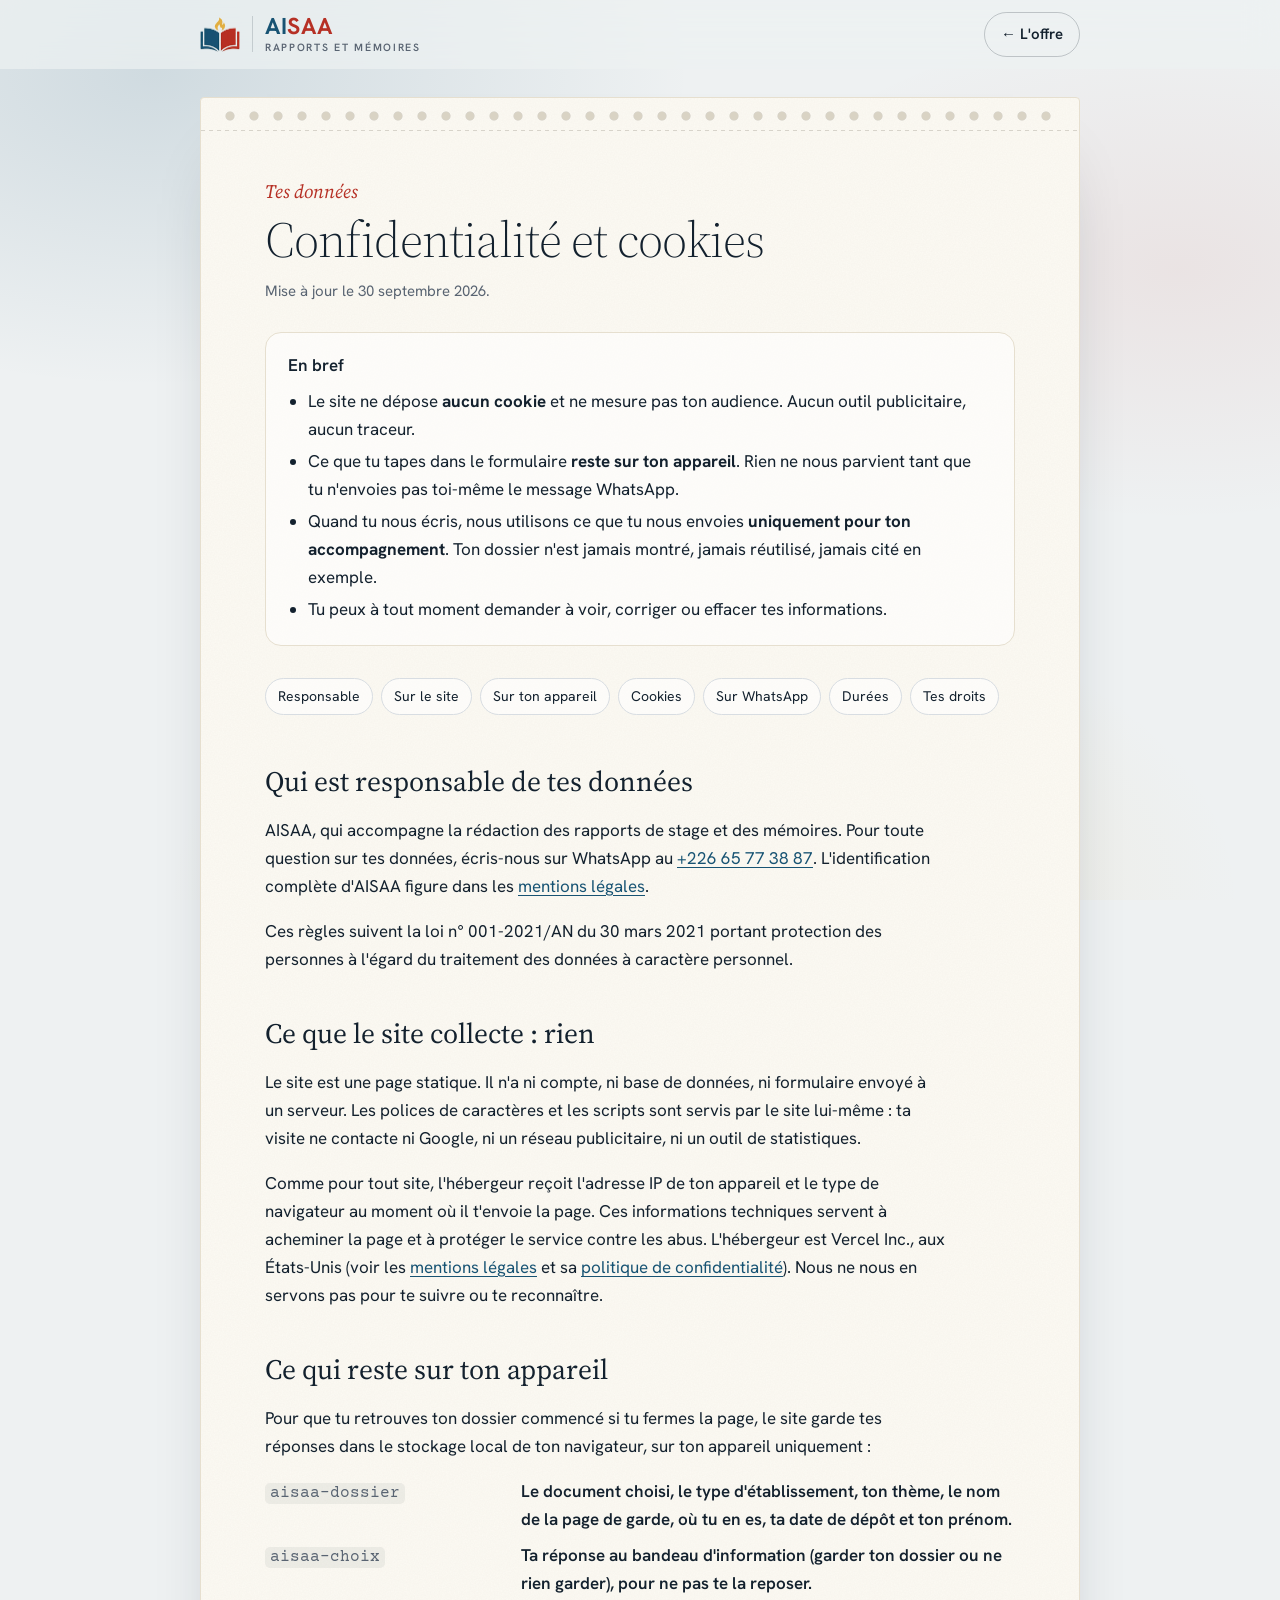
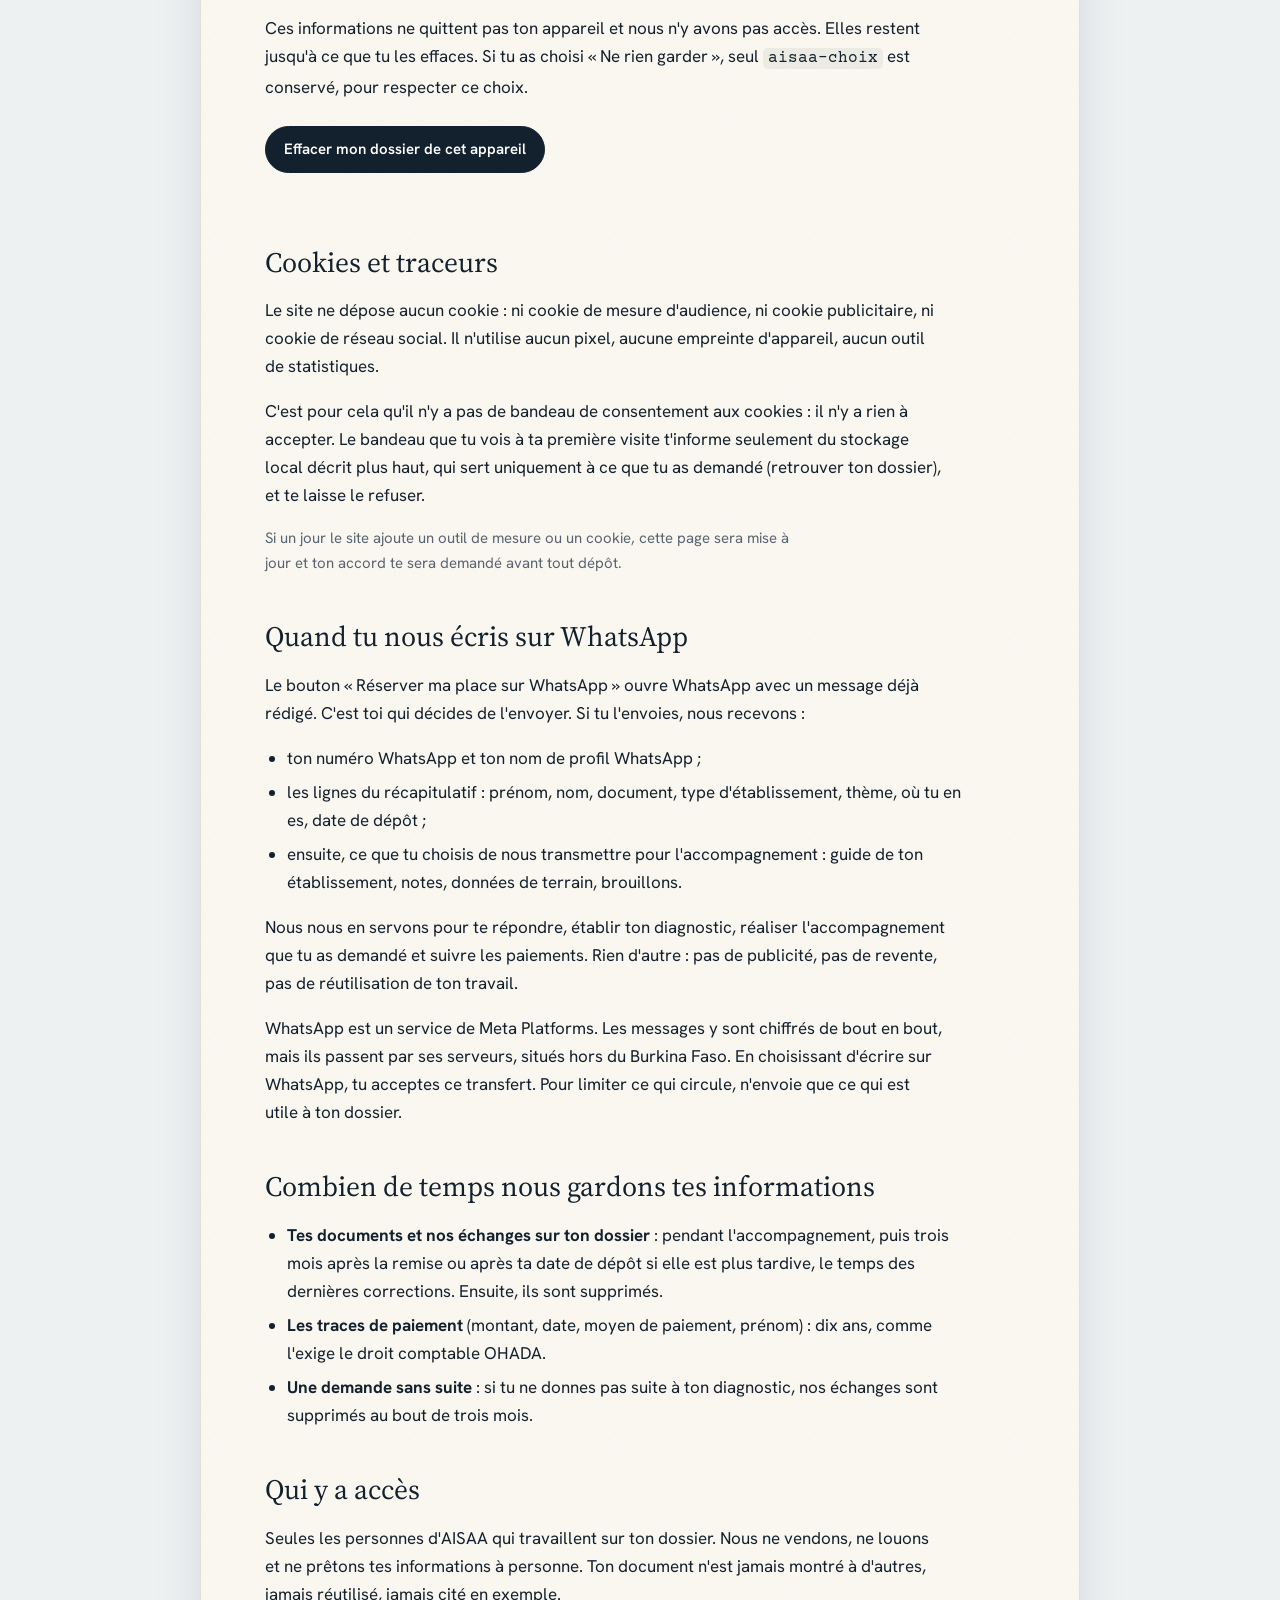
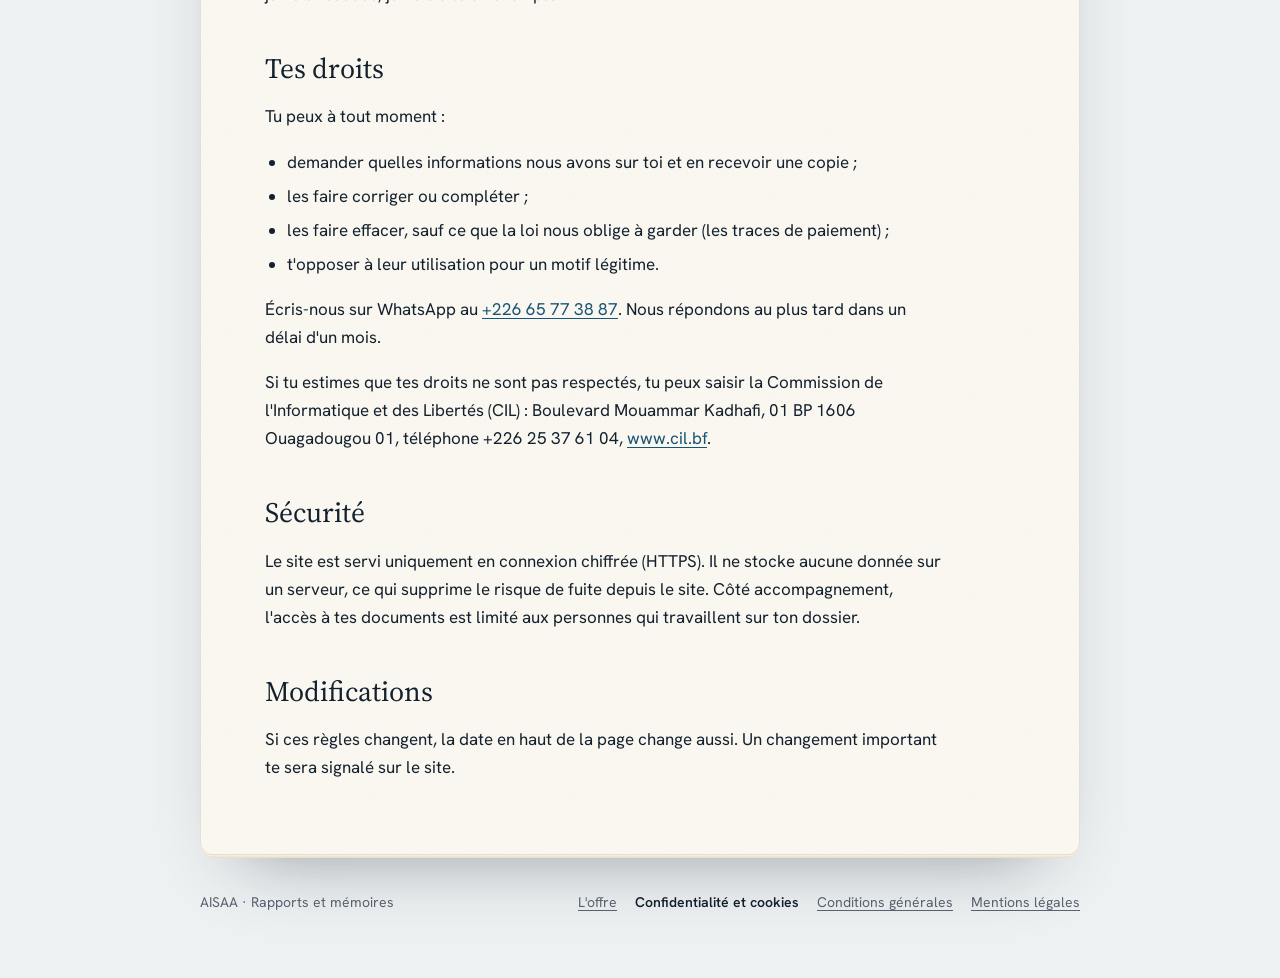
==== confidentialite.html @ b7eb033c "Carnet au défilement, pages légales, prêt pour Vercel Carnet - Les chapitres deviennent les feuilles" ====
<!doctype html>
<html lang="fr">
<head>
<meta charset="utf-8">
<meta name="viewport" content="width=device-width, initial-scale=1, viewport-fit=cover">
<title>Confidentialité et cookies · AISAA</title>
<meta name="description" content="Ce que le site AISAA garde, ce qu'il ne collecte pas, ce qui se passe quand tu nous écris sur WhatsApp, et tes droits.">
<link rel="icon" href="aisaa-logo.png">
<link rel="stylesheet" href="polices.css">
<link rel="stylesheet" href="pages.css">
</head>
<body>
<a class="evitement" href="#contenu">Aller au contenu</a>
<header class="tete">
  <div class="col">
    <a class="marque" href="./" aria-label="AISAA, retour à l'offre">
      <img src="aisaa-logo.png" alt="" width="160" height="142">
      <span class="mots"><b><span class="ai">AI</span><span class="saa">SAA</span></b><small>Rapports et mémoires</small></span>
    </a>
    <a class="retour" href="./">← L'offre</a>
  </div>
</header>

<main class="col" id="contenu">
  <article class="feuille">
    <p class="surtitre">Tes données</p>
    <h1>Confidentialité et cookies</h1>
    <p class="maj">Mise à jour le 30 septembre 2026.</p>

    <div class="bref">
      <p>En bref</p>
      <ul>
        <li>Le site ne dépose <strong>aucun cookie</strong> et ne mesure pas ton audience. Aucun outil publicitaire, aucun traceur.</li>
        <li>Ce que tu tapes dans le formulaire <strong>reste sur ton appareil</strong>. Rien ne nous parvient tant que tu n'envoies pas toi-même le message WhatsApp.</li>
        <li>Quand tu nous écris, nous utilisons ce que tu nous envoies <strong>uniquement pour ton accompagnement</strong>. Ton dossier n'est jamais montré, jamais réutilisé, jamais cité en exemple.</li>
        <li>Tu peux à tout moment demander à voir, corriger ou effacer tes informations.</li>
      </ul>
    </div>

    <ul class="sommaire" aria-label="Sur cette page">
      <li><a href="#responsable">Responsable</a></li>
      <li><a href="#site">Sur le site</a></li>
      <li><a href="#appareil">Sur ton appareil</a></li>
      <li><a href="#cookies">Cookies</a></li>
      <li><a href="#whatsapp">Sur WhatsApp</a></li>
      <li><a href="#duree">Durées</a></li>
      <li><a href="#droits">Tes droits</a></li>
    </ul>

    <h2 id="responsable">Qui est responsable de tes données</h2>
    <p>AISAA, qui accompagne la rédaction des rapports de stage et des mémoires. Pour toute question sur tes données, écris-nous sur WhatsApp au <a href="https://wa.me/22665773887">+226 65 77 38 87</a>. L'identification complète d'AISAA figure dans les <a href="mentions-legales.html">mentions légales</a>.</p>
    <p>Ces règles suivent la loi n° 001-2021/AN du 30 mars 2021 portant protection des personnes à l'égard du traitement des données à caractère personnel.</p>

    <h2 id="site">Ce que le site collecte : rien</h2>
    <p>Le site est une page statique. Il n'a ni compte, ni base de données, ni formulaire envoyé à un serveur. Les polices de caractères et les scripts sont servis par le site lui-même : ta visite ne contacte ni Google, ni un réseau publicitaire, ni un outil de statistiques.</p>
    <p>Comme pour tout site, l'hébergeur reçoit l'adresse IP de ton appareil et le type de navigateur au moment où il t'envoie la page. Ces informations techniques servent à acheminer la page et à protéger le service contre les abus. L'hébergeur est Vercel Inc., aux États-Unis (voir les <a href="mentions-legales.html">mentions légales</a> et sa <a href="https://vercel.com/legal/privacy-notice" rel="noopener">politique de confidentialité</a>). Nous ne nous en servons pas pour te suivre ou te reconnaître.</p>

    <h2 id="appareil">Ce qui reste sur ton appareil</h2>
    <p>Pour que tu retrouves ton dossier commencé si tu fermes la page, le site garde tes réponses dans le stockage local de ton navigateur, sur ton appareil uniquement :</p>
    <dl class="fiche">
      <dt><code>aisaa-dossier</code></dt><dd>Le document choisi, le type d'établissement, ton thème, le nom de la page de garde, où tu en es, ta date de dépôt et ton prénom.</dd>
      <dt><code>aisaa-choix</code></dt><dd>Ta réponse au bandeau d'information (garder ton dossier ou ne rien garder), pour ne pas te la reposer.</dd>
    </dl>
    <p>Ces informations ne quittent pas ton appareil et nous n'y avons pas accès. Elles restent jusqu'à ce que tu les effaces. Si tu as choisi « Ne rien garder », seul <code>aisaa-choix</code> est conservé, pour respecter ce choix.</p>
    <button class="action" type="button" id="effacer">Effacer mon dossier de cet appareil</button>
    <p class="etat" id="etat" aria-live="polite"></p>

    <h2 id="cookies">Cookies et traceurs</h2>
    <p>Le site ne dépose aucun cookie : ni cookie de mesure d'audience, ni cookie publicitaire, ni cookie de réseau social. Il n'utilise aucun pixel, aucune empreinte d'appareil, aucun outil de statistiques.</p>
    <p>C'est pour cela qu'il n'y a pas de bandeau de consentement aux cookies : il n'y a rien à accepter. Le bandeau que tu vois à ta première visite t'informe seulement du stockage local décrit plus haut, qui sert uniquement à ce que tu as demandé (retrouver ton dossier), et te laisse le refuser.</p>
    <p class="note">Si un jour le site ajoute un outil de mesure ou un cookie, cette page sera mise à jour et ton accord te sera demandé avant tout dépôt.</p>

    <h2 id="whatsapp">Quand tu nous écris sur WhatsApp</h2>
    <p>Le bouton « Réserver ma place sur WhatsApp » ouvre WhatsApp avec un message déjà rédigé. C'est toi qui décides de l'envoyer. Si tu l'envoies, nous recevons :</p>
    <ul>
      <li>ton numéro WhatsApp et ton nom de profil WhatsApp ;</li>
      <li>les lignes du récapitulatif : prénom, nom, document, type d'établissement, thème, où tu en es, date de dépôt ;</li>
      <li>ensuite, ce que tu choisis de nous transmettre pour l'accompagnement : guide de ton établissement, notes, données de terrain, brouillons.</li>
    </ul>
    <p>Nous nous en servons pour te répondre, établir ton diagnostic, réaliser l'accompagnement que tu as demandé et suivre les paiements. Rien d'autre : pas de publicité, pas de revente, pas de réutilisation de ton travail.</p>
    <p>WhatsApp est un service de Meta Platforms. Les messages y sont chiffrés de bout en bout, mais ils passent par ses serveurs, situés hors du Burkina Faso. En choisissant d'écrire sur WhatsApp, tu acceptes ce transfert. Pour limiter ce qui circule, n'envoie que ce qui est utile à ton dossier.</p>

    <h2 id="duree">Combien de temps nous gardons tes informations</h2>
    <ul>
      <li><strong>Tes documents et nos échanges sur ton dossier</strong> : pendant l'accompagnement, puis trois mois après la remise ou après ta date de dépôt si elle est plus tardive, le temps des dernières corrections. Ensuite, ils sont supprimés.</li>
      <li><strong>Les traces de paiement</strong> (montant, date, moyen de paiement, prénom) : dix ans, comme l'exige le droit comptable OHADA.</li>
      <li><strong>Une demande sans suite</strong> : si tu ne donnes pas suite à ton diagnostic, nos échanges sont supprimés au bout de trois mois.</li>
    </ul>

    <h2 id="qui">Qui y a accès</h2>
    <p>Seules les personnes d'AISAA qui travaillent sur ton dossier. Nous ne vendons, ne louons et ne prêtons tes informations à personne. Ton document n'est jamais montré à d'autres, jamais réutilisé, jamais cité en exemple.</p>

    <h2 id="droits">Tes droits</h2>
    <p>Tu peux à tout moment :</p>
    <ul>
      <li>demander quelles informations nous avons sur toi et en recevoir une copie ;</li>
      <li>les faire corriger ou compléter ;</li>
      <li>les faire effacer, sauf ce que la loi nous oblige à garder (les traces de paiement) ;</li>
      <li>t'opposer à leur utilisation pour un motif légitime.</li>
    </ul>
    <p>Écris-nous sur WhatsApp au <a href="https://wa.me/22665773887">+226 65 77 38 87</a>. Nous répondons au plus tard dans un délai d'un mois.</p>
    <p>Si tu estimes que tes droits ne sont pas respectés, tu peux saisir la Commission de l'Informatique et des Libertés (CIL) : Boulevard Mouammar Kadhafi, 01 BP 1606 Ouagadougou 01, téléphone +226 25 37 61 04, <a href="https://www.cil.bf" rel="noopener">www.cil.bf</a>.</p>

    <h2 id="securite">Sécurité</h2>
    <p>Le site est servi uniquement en connexion chiffrée (HTTPS). Il ne stocke aucune donnée sur un serveur, ce qui supprime le risque de fuite depuis le site. Côté accompagnement, l'accès à tes documents est limité aux personnes qui travaillent sur ton dossier.</p>

    <h2 id="modifications">Modifications</h2>
    <p>Si ces règles changent, la date en haut de la page change aussi. Un changement important te sera signalé sur le site.</p>
  </article>
</main>

<footer class="pied">
  <span>AISAA · Rapports et mémoires</span>
  <nav aria-label="Informations">
    <a href="./">L'offre</a>
    <a href="confidentialite.html" aria-current="page">Confidentialité et cookies</a>
    <a href="conditions.html">Conditions générales</a>
    <a href="mentions-legales.html">Mentions légales</a>
  </nav>
</footer>

<script>
(function () {
  var b = document.getElementById('effacer'), etat = document.getElementById('etat');
  b.addEventListener('click', function () {
    try { localStorage.removeItem('aisaa-dossier'); etat.textContent = 'Ton dossier a été effacé de cet appareil.'; }
    catch (e) { etat.textContent = 'Ton navigateur ne garde rien pour ce site : il n\'y a rien à effacer.'; }
  });
})();
</script>
</body>
</html>
---- polices.css ----
/* Polices servies par le site lui-même : aucune requête vers un service tiers.
   Sous-ensemble latin (tout le français). Licences : SIL OFL 1.1 (Source Serif 4, Hanken Grotesk, Courier Prime), Apache 2.0 (Tinos). */
@font-face { font-family: 'Courier Prime'; font-style: normal; font-weight: 400; font-display: swap; src: url(polices/courier-prime-400.woff2) format('woff2'); unicode-range: U+0000-00FF, U+0131, U+0152-0153, U+02BB-02BC, U+02C6, U+02DA, U+02DC, U+0304, U+0308, U+0329, U+2000-206F, U+20AC, U+2122, U+2191, U+2193, U+2212, U+2215, U+FEFF, U+FFFD; }
@font-face { font-family: 'Courier Prime'; font-style: normal; font-weight: 700; font-display: swap; src: url(polices/courier-prime-700.woff2) format('woff2'); unicode-range: U+0000-00FF, U+0131, U+0152-0153, U+02BB-02BC, U+02C6, U+02DA, U+02DC, U+0304, U+0308, U+0329, U+2000-206F, U+20AC, U+2122, U+2191, U+2193, U+2212, U+2215, U+FEFF, U+FFFD; }
@font-face { font-family: 'Hanken Grotesk'; font-style: italic; font-weight: 400; font-display: swap; src: url(polices/hanken-grotesk-italique.woff2) format('woff2'); unicode-range: U+0000-00FF, U+0131, U+0152-0153, U+02BB-02BC, U+02C6, U+02DA, U+02DC, U+0304, U+0308, U+0329, U+2000-206F, U+20AC, U+2122, U+2191, U+2193, U+2212, U+2215, U+FEFF, U+FFFD; }
@font-face { font-family: 'Hanken Grotesk'; font-style: normal; font-weight: 400 700; font-display: swap; src: url(polices/hanken-grotesk.woff2) format('woff2'); unicode-range: U+0000-00FF, U+0131, U+0152-0153, U+02BB-02BC, U+02C6, U+02DA, U+02DC, U+0304, U+0308, U+0329, U+2000-206F, U+20AC, U+2122, U+2191, U+2193, U+2212, U+2215, U+FEFF, U+FFFD; }
@font-face { font-family: 'Source Serif 4'; font-style: italic; font-weight: 300 400; font-display: swap; src: url(polices/source-serif-4-italique.woff2) format('woff2'); unicode-range: U+0000-00FF, U+0131, U+0152-0153, U+02BB-02BC, U+02C6, U+02DA, U+02DC, U+0304, U+0308, U+0329, U+2000-206F, U+20AC, U+2122, U+2191, U+2193, U+2212, U+2215, U+FEFF, U+FFFD; }
@font-face { font-family: 'Source Serif 4'; font-style: normal; font-weight: 300 500; font-display: swap; src: url(polices/source-serif-4.woff2) format('woff2'); unicode-range: U+0000-00FF, U+0131, U+0152-0153, U+02BB-02BC, U+02C6, U+02DA, U+02DC, U+0304, U+0308, U+0329, U+2000-206F, U+20AC, U+2122, U+2191, U+2193, U+2212, U+2215, U+FEFF, U+FFFD; }
@font-face { font-family: 'Tinos'; font-style: italic; font-weight: 400; font-display: swap; src: url(polices/tinos-italique-400.woff2) format('woff2'); unicode-range: U+0000-00FF, U+0131, U+0152-0153, U+02BB-02BC, U+02C6, U+02DA, U+02DC, U+0304, U+0308, U+0329, U+2000-206F, U+20AC, U+2122, U+2191, U+2193, U+2212, U+2215, U+FEFF, U+FFFD; }
@font-face { font-family: 'Tinos'; font-style: normal; font-weight: 400; font-display: swap; src: url(polices/tinos-400.woff2) format('woff2'); unicode-range: U+0000-00FF, U+0131, U+0152-0153, U+02BB-02BC, U+02C6, U+02DA, U+02DC, U+0304, U+0308, U+0329, U+2000-206F, U+20AC, U+2122, U+2191, U+2193, U+2212, U+2215, U+FEFF, U+FFFD; }
@font-face { font-family: 'Tinos'; font-style: normal; font-weight: 700; font-display: swap; src: url(polices/tinos-700.woff2) format('woff2'); unicode-range: U+0000-00FF, U+0131, U+0152-0153, U+02BB-02BC, U+02C6, U+02DA, U+02DC, U+0304, U+0308, U+0329, U+2000-206F, U+20AC, U+2122, U+2191, U+2193, U+2212, U+2215, U+FEFF, U+FFFD; }
---- pages.css ----
/* Pages d'information d'AISAA (confidentialité, conditions, mentions légales) : même papier, mêmes polices que l'offre, sans effet */
:root {
  --brume: #EEF1F2; --feuille: #FFFFFF; --encre: #13212E; --gris: #596472; --filet: #D8DDE2;
  --bleu: #175373; --bleu-clair: #E3EDF3; --rouge: #B63025; --or: #E2AE41; --papier: #FCFAF4; --bord-papier: #E6DFCF;
  --titre: "Source Serif 4", "Iowan Old Style", Georgia, serif;
  --texte: "Hanken Grotesk", "Helvetica Neue", Arial, sans-serif;
  color-scheme: light;
}
* { box-sizing: border-box; }
html { scroll-behavior: smooth; }
body {
  margin: 0; color: var(--encre); font-family: var(--texte); font-size: 17px; line-height: 1.65; -webkit-font-smoothing: antialiased;
  background: radial-gradient(60% 50% at 12% 8%, rgba(23,83,115,.14), transparent 70%), radial-gradient(50% 40% at 92% 30%, rgba(182,48,37,.07), transparent 70%),
    radial-gradient(60% 50% at 55% 100%, rgba(226,174,65,.14), transparent 70%), var(--brume);
  background-attachment: fixed; padding: 0 16px 64px;
}
a { color: var(--bleu); text-underline-offset: 3px; }
a:hover { color: var(--encre); }
:focus-visible { outline: 2px solid var(--bleu); outline-offset: 3px; }
.evitement { position: absolute; left: 16px; top: -60px; z-index: 50; background: var(--encre); color: var(--feuille); padding: 10px 16px; border-radius: 10px; text-decoration: none; }
.evitement:focus { top: 12px; color: var(--feuille); }

.tete { position: sticky; top: 0; z-index: 20; margin: 0 -16px; padding: 12px 16px;
  background: color-mix(in srgb, var(--brume) 72%, transparent); backdrop-filter: blur(16px) saturate(1.2); -webkit-backdrop-filter: blur(16px) saturate(1.2); }
.tete .col { display: flex; align-items: center; justify-content: space-between; gap: 12px; }
.col { max-width: 880px; margin-inline: auto; }
.marque { display: flex; align-items: center; gap: 12px; text-decoration: none; color: inherit; }
.marque img { width: 40px; height: auto; }
.marque .mots { display: grid; gap: 5px; padding-left: 12px; border-left: 1px solid color-mix(in srgb, var(--encre) 16%, transparent); }
.marque b { font-weight: 700; font-size: 23px; letter-spacing: .01em; line-height: .9; }
.marque small { font-size: 10.5px; font-weight: 600; letter-spacing: .16em; text-transform: uppercase; line-height: 1; color: var(--gris); }
.ai { color: var(--bleu); } .saa { color: var(--rouge); }
.retour { font-weight: 600; font-size: 15px; text-decoration: none; padding: 9px 16px; border-radius: 999px; border: 1px solid color-mix(in srgb, var(--encre) 22%, transparent); color: var(--encre); white-space: nowrap; }
.retour:hover { background: var(--feuille); color: var(--encre); }

.feuille { position: relative; margin-top: 28px; background-color: var(--papier); border: 1px solid var(--bord-papier); border-radius: 4px 4px 12px 12px;
  background-image: url("data:image/svg+xml;utf8,<svg xmlns='http://www.w3.org/2000/svg' width='200' height='200'><filter id='p'><feTurbulence type='fractalNoise' baseFrequency='.75' numOctaves='3' stitchTiles='stitch'/><feColorMatrix values='0 0 0 0 0.45 0 0 0 0 0.38 0 0 0 0 0.25 0 0 0 .07 0'/></filter><rect width='100%' height='100%' filter='url(%23p)'/></svg>");
  box-shadow: 0 1px 0 #F3EEE2, 0 3px 0 -1px #EEE7D8, 0 5px 0 -2px #E8E0CF, 0 40px 70px -42px rgba(19,33,46,.45);
  padding: calc(clamp(24px, 5vw, 56px) + 22px) clamp(20px, 6vw, 64px) clamp(28px, 5vw, 56px); }
.feuille::before { content: ""; position: absolute; left: 22px; right: 22px; top: 12px; height: 12px; pointer-events: none;
  background: radial-gradient(circle at 7px 6px, #D9D3C4 0 3.6px, rgba(60,50,30,.18) 4.2px, transparent 5px) 0 0 / 24px 12px repeat-x; }
.feuille::after { content: ""; position: absolute; left: 0; right: 0; top: 32px; height: 1px; pointer-events: none; background: repeating-linear-gradient(90deg, rgba(60,50,30,.18) 0 4px, transparent 4px 8px); }

.surtitre { font-family: var(--titre); font-style: italic; font-size: 19px; color: var(--rouge); margin: 0 0 6px; }
h1 { font-family: var(--titre); font-weight: 300; font-size: clamp(34px, 5vw, 50px); line-height: 1.08; letter-spacing: -.02em; margin: 0; text-wrap: balance; }
.maj { color: var(--gris); font-size: 15px; margin: 12px 0 0; }
.bref { margin: 28px 0 8px; padding: 18px 22px; border-radius: 16px; background: rgba(255,255,255,.6); border: 1px solid var(--bord-papier); }
.bref p { margin: 0 0 8px; font-weight: 600; }
.bref ul { margin: 0; padding-left: 20px; }
.bref li { margin: 4px 0; }
.sommaire { margin: 26px 0 0; padding: 0; list-style: none; display: flex; flex-wrap: wrap; gap: 8px; }
.sommaire a { display: inline-block; font-size: 14px; padding: 6px 12px; border-radius: 999px; border: 1px solid var(--filet); background: rgba(255,255,255,.6); text-decoration: none; color: var(--encre); }
.sommaire a:hover { border-color: var(--bleu); }
h2 { font-family: var(--titre); font-weight: 400; font-size: clamp(23px, 2.6vw, 28px); line-height: 1.2; margin: 44px 0 12px; scroll-margin-top: 90px; }
h3 { font-size: 17px; margin: 22px 0 6px; }
p, li { max-width: 68ch; }
ul, ol { padding-left: 22px; }
li { margin: 6px 0; }
dl.fiche { display: grid; grid-template-columns: minmax(0, 14em) minmax(0, 1fr); gap: 8px 18px; margin: 14px 0 0; }
dl.fiche dt { color: var(--gris); }
dl.fiche dd { margin: 0; font-weight: 600; overflow-wrap: anywhere; }
@media (max-width: 560px) { dl.fiche { grid-template-columns: 1fr; gap: 0; } dl.fiche dd { margin-bottom: 10px; } }
.note { font-size: 15px; color: var(--gris); }
code { font-family: "Courier Prime", "Courier New", monospace; font-size: .95em; background: rgba(19,33,46,.06); padding: 1px 5px; border-radius: 5px; }
.action { display: inline-flex; align-items: center; gap: 8px; font: inherit; font-weight: 600; font-size: 15px; cursor: pointer; margin-top: 8px;
  padding: 10px 18px; border-radius: 999px; border: 1px solid var(--encre); background: var(--encre); color: var(--feuille); }
.action:hover { background: var(--bleu); border-color: var(--bleu); }
.etat { font-size: 15px; color: var(--bleu); min-height: 1.4em; margin: 8px 0 0; }

.pied { max-width: 880px; margin: 36px auto 0; display: flex; flex-wrap: wrap; gap: 10px 20px; justify-content: space-between; font-size: 14px; color: var(--gris); }
.pied nav { display: flex; flex-wrap: wrap; gap: 6px 18px; }
.pied a { color: var(--gris); }
.pied a[aria-current="page"] { color: var(--encre); font-weight: 600; text-decoration: none; }
@media (prefers-reduced-motion: reduce) { html { scroll-behavior: auto; } }
@media print {
  body { background: #fff; padding: 0; } .tete, .pied, .sommaire, .evitement, .action { display: none; }
  .feuille { box-shadow: none; border: 0; background: none; padding: 0; } .feuille::before, .feuille::after { display: none; }
}
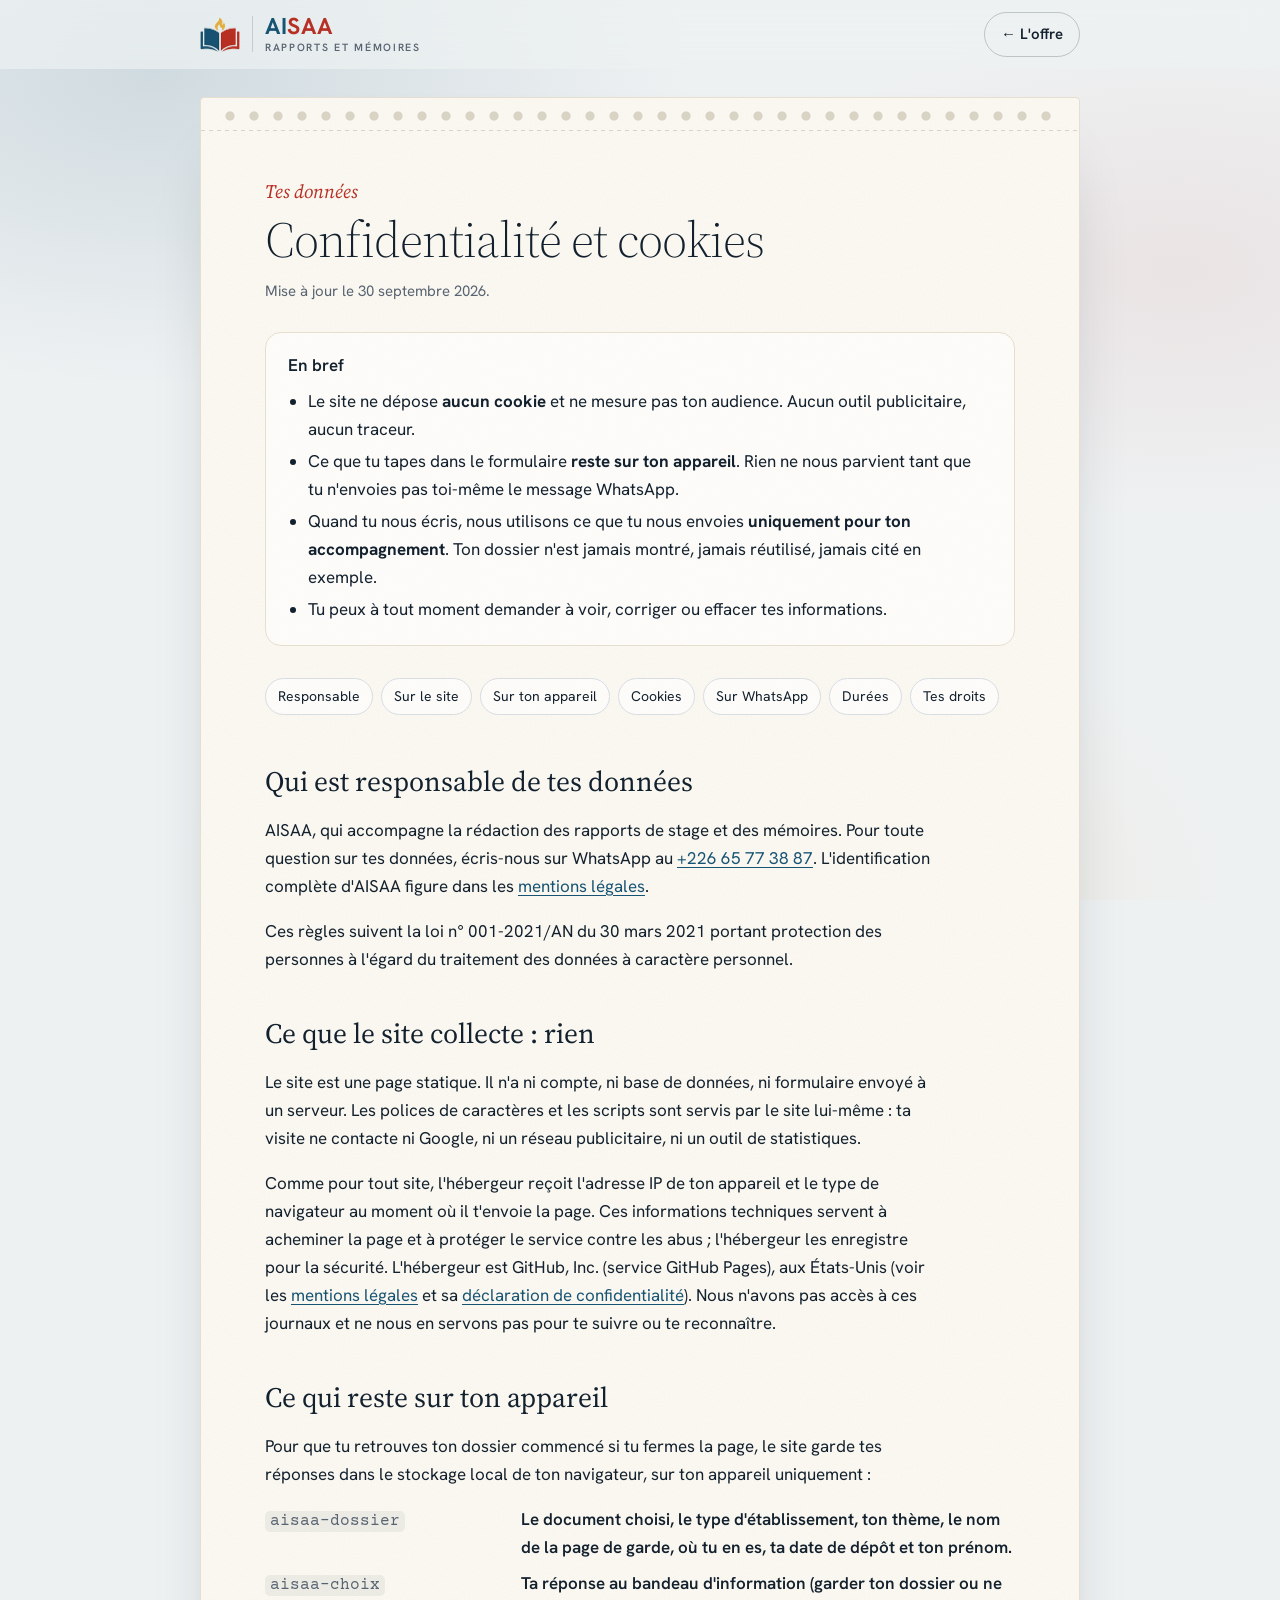
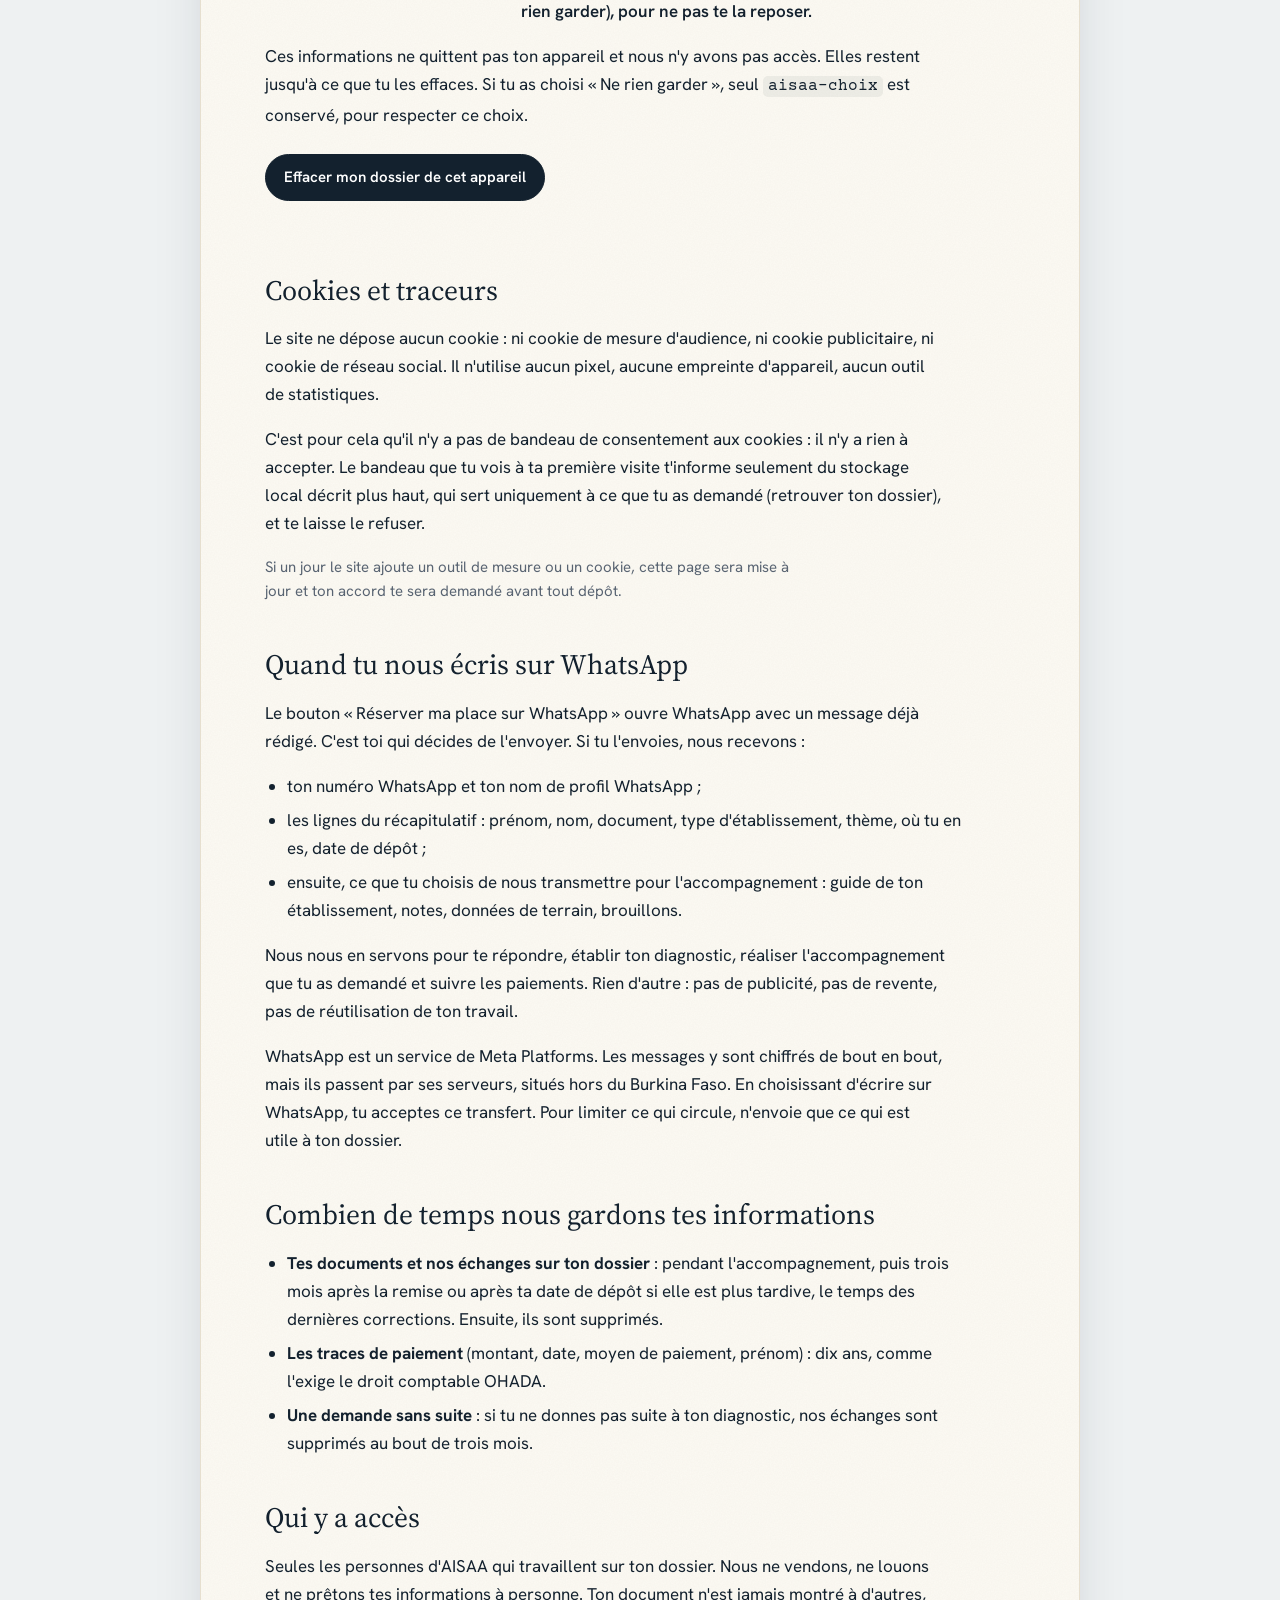
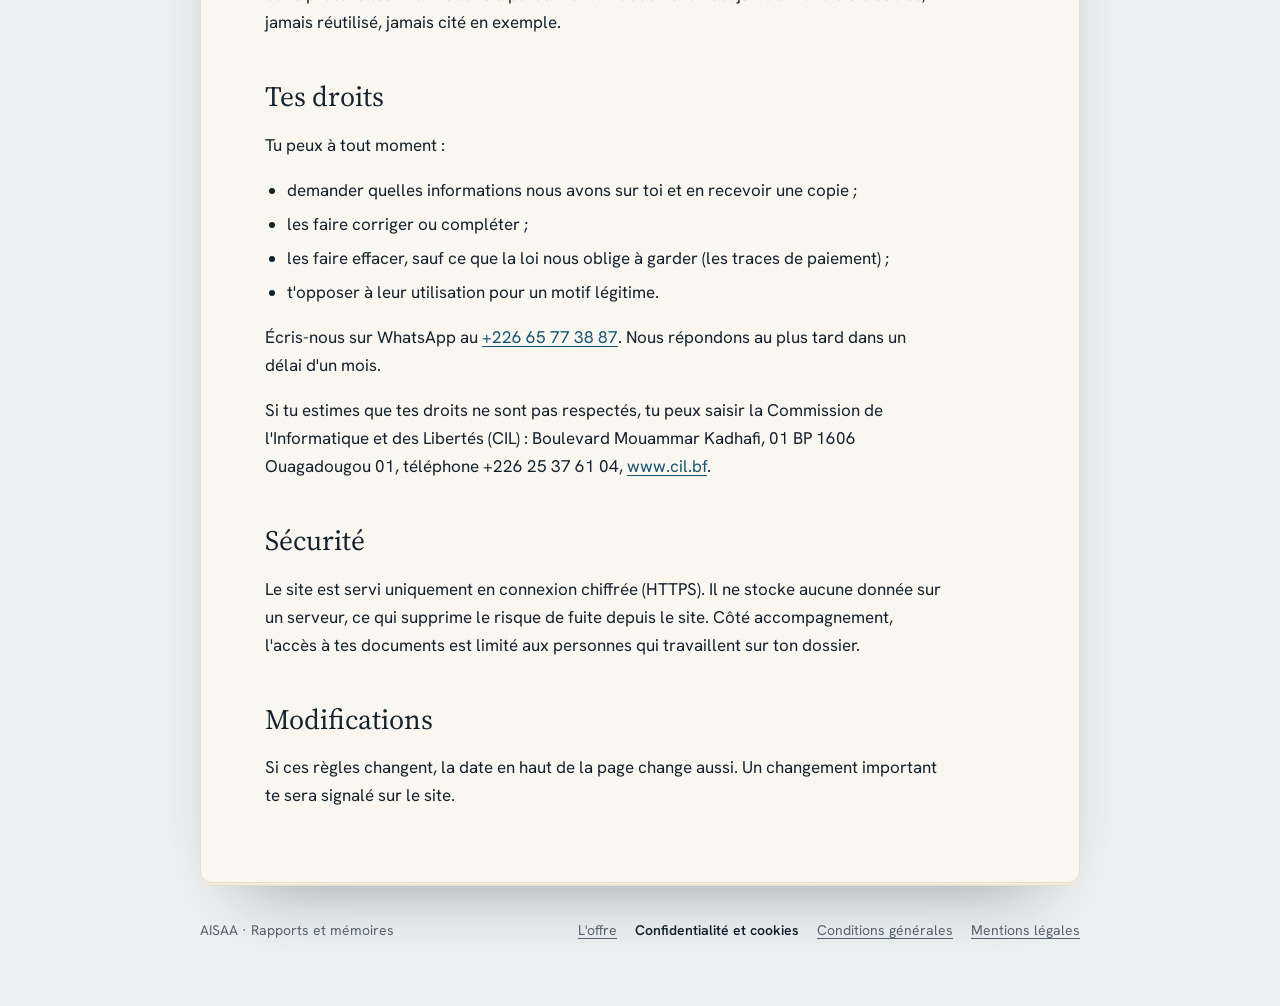
==== commit bb368f04: "Mise en ligne sur GitHub Pages - Adresses publiques (aperçu WhatsApp, données structurées, sitemap, " ====
--- a/confidentialite.html
+++ b/confidentialite.html
@@ -53,7 +53,7 @@
 
     <h2 id="site">Ce que le site collecte : rien</h2>
     <p>Le site est une page statique. Il n'a ni compte, ni base de données, ni formulaire envoyé à un serveur. Les polices de caractères et les scripts sont servis par le site lui-même : ta visite ne contacte ni Google, ni un réseau publicitaire, ni un outil de statistiques.</p>
-    <p>Comme pour tout site, l'hébergeur reçoit l'adresse IP de ton appareil et le type de navigateur au moment où il t'envoie la page. Ces informations techniques servent à acheminer la page et à protéger le service contre les abus. L'hébergeur est Vercel Inc., aux États-Unis (voir les <a href="mentions-legales.html">mentions légales</a> et sa <a href="https://vercel.com/legal/privacy-notice" rel="noopener">politique de confidentialité</a>). Nous ne nous en servons pas pour te suivre ou te reconnaître.</p>
+    <p>Comme pour tout site, l'hébergeur reçoit l'adresse IP de ton appareil et le type de navigateur au moment où il t'envoie la page. Ces informations techniques servent à acheminer la page et à protéger le service contre les abus ; l'hébergeur les enregistre pour la sécurité. L'hébergeur est GitHub, Inc. (service GitHub Pages), aux États-Unis (voir les <a href="mentions-legales.html">mentions légales</a> et sa <a href="https://docs.github.com/fr/site-policy/privacy-policies/github-general-privacy-statement" rel="noopener">déclaration de confidentialité</a>). Nous n'avons pas accès à ces journaux et ne nous en servons pas pour te suivre ou te reconnaître.</p>
 
     <h2 id="appareil">Ce qui reste sur ton appareil</h2>
     <p>Pour que tu retrouves ton dossier commencé si tu fermes la page, le site garde tes réponses dans le stockage local de ton navigateur, sur ton appareil uniquement :</p>
